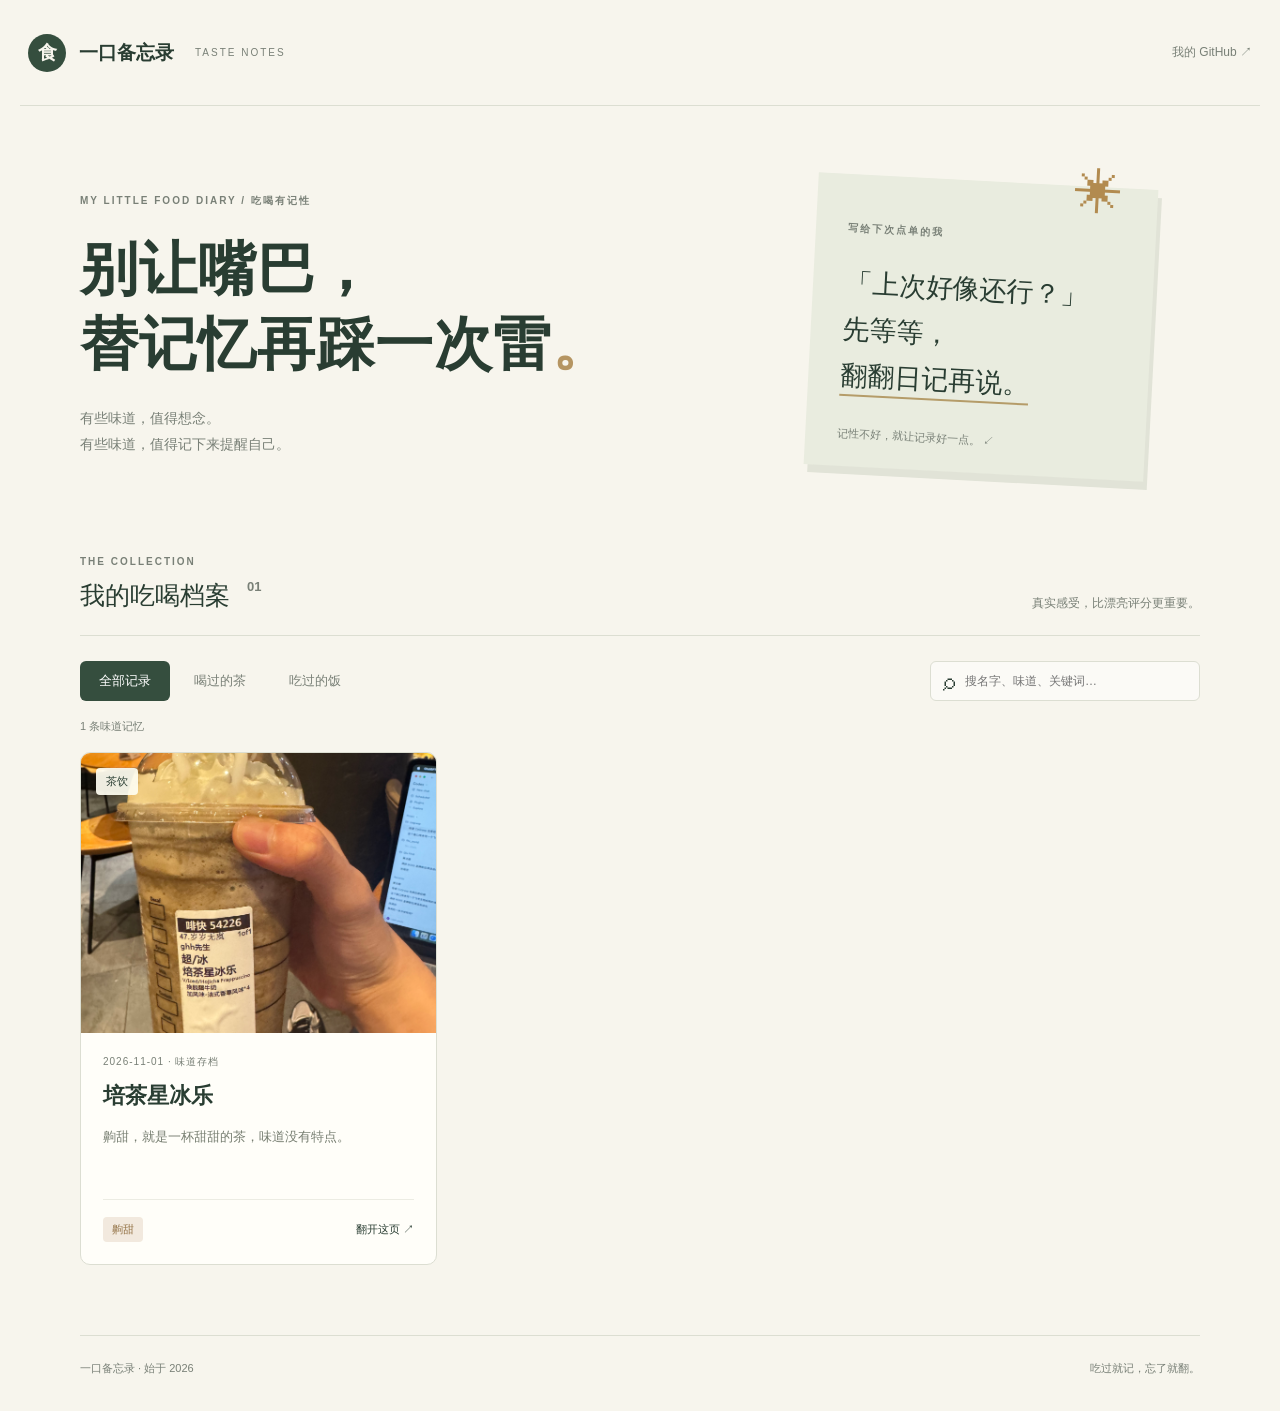
==== index.html @ 1633250b "添加一口备忘录展示前端与 Markdown 数据生成脚本" ====
<!doctype html>
<html lang="zh-CN">
<head><meta charset="utf-8"><meta name="viewport" content="width=device-width, initial-scale=1"><meta name="theme-color" content="#f7f5ed"><title>一口备忘录 · 奶茶和干饭日记</title><link rel="stylesheet" href="style.css"><script defer src="data.js"></script><script defer src="app.js"></script></head>
<body>
<header class="topbar"><a class="brand" href="./"><span class="logo">食</span>一口备忘录<span class="brand-note">TASTE NOTES</span></a><a class="repo" href="https://github.com/Grred1/tea-and-meal-diary">我的 GitHub ↗</a></header>
<main>
<section class="intro"><div><p class="eyebrow">MY LITTLE FOOD DIARY / 吃喝有记性</p><h1>别让嘴巴，<br>替记忆再踩一次雷<span>。</span></h1><p class="description">有些味道，值得想念。<br>有些味道，值得记下来提醒自己。</p></div><aside class="memo"><span class="pin">✳</span><p class="eyebrow">写给下次点单的我</p><p>「上次好像还行？」<br>先等等，<br><em>翻翻日记再说。</em></p><span class="memo-foot">记性不好，就让记录好一点。 ↙</span></aside></section>
<section class="collection" aria-label="日记列表"><div class="section-heading"><div><p class="eyebrow">THE COLLECTION</p><h2>我的吃喝档案 <span id="total"></span></h2></div><span class="small-note">真实感受，比漂亮评分更重要。</span></div>
<div class="toolbar"><div class="tabs" role="group" aria-label="筛选类别"><button class="active" data-category="全部" aria-pressed="true">全部记录</button><button data-category="茶饮" aria-pressed="false">喝过的茶</button><button data-category="干饭" aria-pressed="false">吃过的饭</button></div><label class="search"><span aria-hidden="true">⌕</span><input id="search" type="search" placeholder="搜名字、味道、关键词…" aria-label="搜索日记"></label></div>
<p id="result-count" class="result-count" aria-live="polite"></p><div id="entries" class="entries"></div><div id="empty" class="empty" hidden><span>◡</span><h3>这一页，还没有味道。</h3><p>换个关键词试试，或留给下一顿饭、下一杯茶。</p><button id="reset">查看全部记录</button></div>
</section><footer><span>一口备忘录 · 始于 2026</span><span>吃过就记，忘了就翻。</span></footer>
</main>
<dialog id="detail"><button class="close" aria-label="关闭详情">×</button><div id="detail-content"></div></dialog>
</body></html>
---- style.css ----
:root{--paper:#f7f5ed;--ink:#293d32;--muted:#798077;--line:#dcded2;--green:#354e3e}*{box-sizing:border-box}body{margin:0;background:var(--paper);color:var(--ink);font-family:-apple-system,BlinkMacSystemFont,"PingFang SC","Microsoft YaHei",sans-serif}a{color:inherit;text-decoration:none}button,input{font:inherit}button,a,input{ -webkit-tap-highlight-color:transparent}button{cursor:pointer}button:focus-visible,a:focus-visible,input:focus-visible{outline:3px solid #ba8846;outline-offset:5px}.topbar{max-width:1240px;margin:auto;height:106px;display:flex;align-items:center;justify-content:space-between;border-bottom:1px solid var(--line);padding:0 8px}.brand{display:flex;align-items:center;gap:13px;font-size:19px;font-weight:650}.logo{display:grid;place-items:center;background:var(--green);color:var(--paper);width:38px;height:38px;border-radius:50%;font-family:serif}.brand-note{font-size:10px;letter-spacing:2px;color:var(--muted);font-weight:400;margin-left:8px}.repo{font-size:12px;color:var(--muted)}main{max-width:1120px;margin:auto}.intro{display:grid;grid-template-columns:1.4fr 1fr;align-items:center;gap:70px;padding:75px 0 80px}.eyebrow{font-size:10px;letter-spacing:2px;font-weight:600;color:var(--muted);line-height:1.8}h1{font-family:"Songti SC","STSong",serif;font-size:58px;font-weight:600;line-height:1.3;letter-spacing:1px;margin:22px 0}h1 span{color:#b59562}.description{color:var(--muted);font-size:14px;line-height:1.9}.memo{max-width:340px;width:100%;justify-self:center;background:#e9ecdf;transform:rotate(3deg);padding:35px 32px 25px;position:relative;box-shadow:4px 8px 0 #e1e3d7}.pin{position:absolute;top:-21px;right:35px;font-size:48px;color:#b28b50}.memo>p:not(.eyebrow){font-family:"Songti SC",serif;font-size:27px;line-height:1.7;margin:24px 0}.memo em{font-style:normal;border-bottom:2px solid #b59c69;padding-bottom:4px}.memo-foot{font-size:11px;color:var(--muted)}.collection{padding-bottom:70px}.section-heading{display:flex;align-items:end;justify-content:space-between;border-bottom:1px solid var(--line);padding-bottom:23px}.section-heading .eyebrow{margin:0 0 8px}h2{font-size:25px;font-weight:550;margin:0}h2 span{font-size:13px;color:var(--muted);vertical-align:top;margin-left:10px}.small-note{font-size:12px;color:var(--muted)}.toolbar{display:flex;justify-content:space-between;gap:20px;margin:25px 0 12px}.tabs{display:flex;gap:5px}.tabs button{border:0;border-radius:6px;padding:11px 19px;background:transparent;color:var(--muted);font-size:13px}.tabs .active{background:var(--green);color:#fff}.search{border:1px solid var(--line);border-radius:6px;display:flex;gap:10px;align-items:center;padding:0 12px;width:270px;background:#fbfaf6}.search span{font-size:24px}.search input{width:100%;background:none;border:0;min-width:0;padding:11px 0;color:var(--ink);font-size:12px}.result-count{color:var(--muted);font-size:11px;margin:18px 0}.entries{display:grid;grid-template-columns:repeat(3,1fr);gap:25px}.card{border:1px solid var(--line);padding:0;border-radius:10px;overflow:hidden;text-align:left;background:#fffef9;color:var(--ink);transition:transform .2s,box-shadow .2s}.card:hover{transform:translateY(-4px);box-shadow:0 12px 24px #293d3210}.card-visual{position:relative;height:280px;background:#e7e8de}.entry-photo{display:block;width:100%;height:100%;object-fit:cover}.category-badge{position:absolute;top:15px;left:15px;background:#fffef2ed;border-radius:4px;padding:6px 10px;font-size:11px}.card-body{padding:22px}.card-date{font-size:10px;letter-spacing:1px;color:var(--muted);margin:0 0 12px}.card h3{font-size:22px;font-family:"Songti SC",serif;margin:0 0 14px}.quote{font-size:13px;line-height:1.9;color:#777e71;min-height:50px;margin:0 0 24px}.card-bottom{display:flex;justify-content:space-between;align-items:center;border-top:1px solid #ecece3;padding-top:17px}.tag{background:#f2e9de;color:#927144;font-size:11px;padding:5px 9px;border-radius:4px}.read{font-size:11px}.empty{text-align:center;border:1px dashed var(--line);border-radius:10px;padding:60px 20px}.empty>span{font-size:45px}.empty h3{font-family:serif;font-weight:400}.empty p{font-size:13px;color:var(--muted)}.empty button{background:var(--green);color:white;border:0;border-radius:5px;padding:10px 18px;margin-top:12px}footer{border-top:1px solid var(--line);display:flex;justify-content:space-between;padding:25px 0 35px;font-size:11px;color:var(--muted)}dialog{padding:0;border:0;border-radius:12px;max-width:640px;width:calc(100% - 32px);max-height:90vh;background:var(--paper);color:var(--ink)}dialog::backdrop{background:#17271dc9}dialog .entry-photo{max-height:380px;object-fit:contain;background:#e7e8de}.close{position:absolute;right:12px;top:12px;border:0;background:#fffef2;border-radius:50%;width:36px;height:36px;font-size:25px}.detail-body{padding:30px}.detail-body blockquote{margin:24px 0;line-height:1.9;font-family:serif;font-size:21px}.detail-fact{font-size:13px;color:var(--muted)}.source{display:inline-block;font-size:12px;margin-top:20px;border-bottom:1px solid var(--ink);padding-bottom:5px}[hidden]{display:none!important}@media(max-width:1200px){.topbar{margin:0 30px}main{margin:0 45px}}@media(max-width:760px){.topbar{height:80px;margin:0 20px}.brand-note{display:none}.brand{font-size:16px}.intro{grid-template-columns:1fr;gap:34px;padding:42px 0 50px}main{margin:0 22px}h1{font-size:42px}.memo{justify-self:start;max-width:100%;transform:rotate(1deg);padding:22px 26px}.memo>p:not(.eyebrow){font-size:23px;margin:12px 0}.memo>p:not(.eyebrow) br{display:none}.small-note{display:none}.toolbar{flex-direction:column;gap:16px}.search{width:100%}.tabs button{padding:11px 15px}.entries{grid-template-columns:1fr}.card-visual{height:340px}.collection{padding-bottom:45px}footer{font-size:10px;gap:15px}dialog .entry-photo{max-height:300px}}@media(prefers-reduced-motion:reduce){.card{transition:none}}
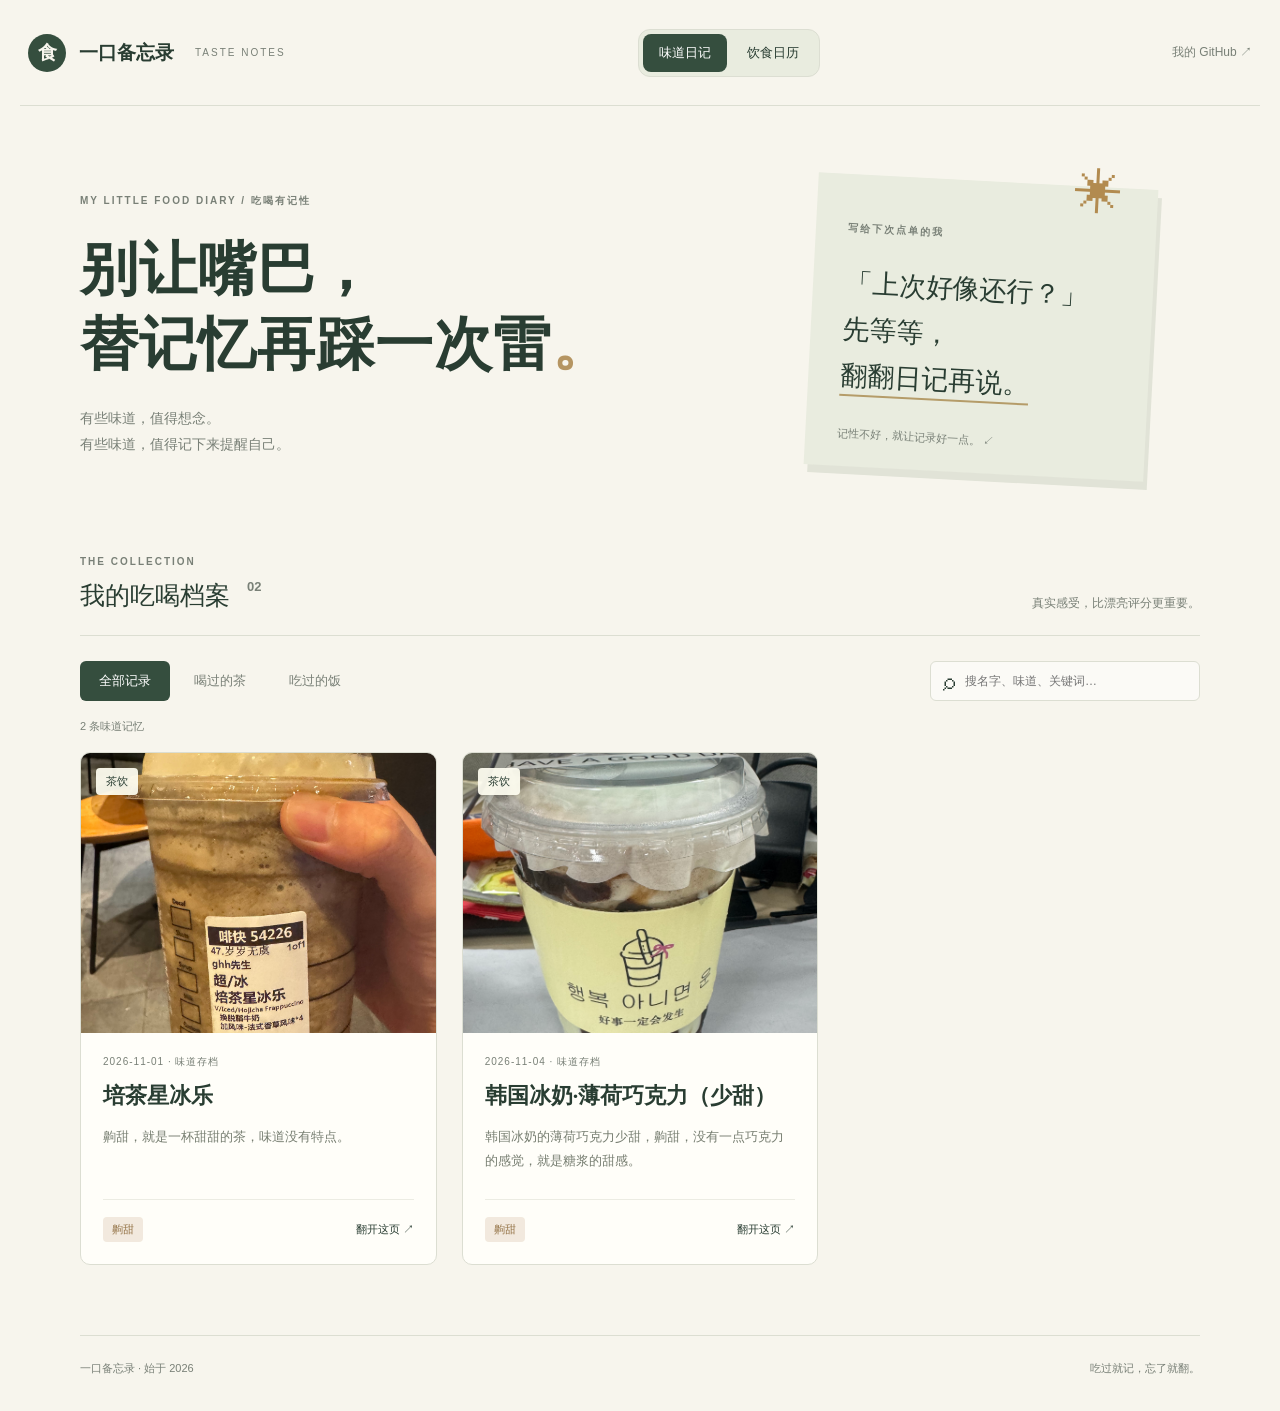
==== commit 7a1bbd5f: "合并饮食日历与味道日记，公开29条饮食记录并保留本地编辑" ====
--- a/index.html
+++ b/index.html
@@ -2,7 +2,7 @@
 <html lang="zh-CN">
 <head><meta charset="utf-8"><meta name="viewport" content="width=device-width, initial-scale=1"><meta name="theme-color" content="#f7f5ed"><title>一口备忘录 · 奶茶和干饭日记</title><link rel="stylesheet" href="style.css"><script defer src="data.js"></script><script defer src="app.js"></script></head>
 <body>
-<header class="topbar"><a class="brand" href="./"><span class="logo">食</span>一口备忘录<span class="brand-note">TASTE NOTES</span></a><a class="repo" href="https://github.com/Grred1/tea-and-meal-diary">我的 GitHub ↗</a></header>
+<header class="topbar"><a class="brand" href="./"><span class="logo">食</span>一口备忘录<span class="brand-note">TASTE NOTES</span></a><nav class="diary-nav" aria-label="日记导航"><a href="./" aria-current="page">味道日记</a><a href="calendar/">饮食日历</a></nav><a class="repo" href="https://github.com/Grred1/tea-and-meal-diary">我的 GitHub ↗</a></header>
 <main>
 <section class="intro"><div><p class="eyebrow">MY LITTLE FOOD DIARY / 吃喝有记性</p><h1>别让嘴巴，<br>替记忆再踩一次雷<span>。</span></h1><p class="description">有些味道，值得想念。<br>有些味道，值得记下来提醒自己。</p></div><aside class="memo"><span class="pin">✳</span><p class="eyebrow">写给下次点单的我</p><p>「上次好像还行？」<br>先等等，<br><em>翻翻日记再说。</em></p><span class="memo-foot">记性不好，就让记录好一点。 ↙</span></aside></section>
 <section class="collection" aria-label="日记列表"><div class="section-heading"><div><p class="eyebrow">THE COLLECTION</p><h2>我的吃喝档案 <span id="total"></span></h2></div><span class="small-note">真实感受，比漂亮评分更重要。</span></div>
@@ -10,5 +10,5 @@
 <p id="result-count" class="result-count" aria-live="polite"></p><div id="entries" class="entries"></div><div id="empty" class="empty" hidden><span>◡</span><h3>这一页，还没有味道。</h3><p>换个关键词试试，或留给下一顿饭、下一杯茶。</p><button id="reset">查看全部记录</button></div>
 </section><footer><span>一口备忘录 · 始于 2026</span><span>吃过就记，忘了就翻。</span></footer>
 </main>
-<dialog id="detail"><button class="close" aria-label="关闭详情">×</button><div id="detail-content"></div></dialog>
+<dialog id="detail" aria-labelledby="detail-title"><button class="close" aria-label="关闭详情">×</button><div id="detail-content"></div></dialog>
 </body></html>
--- a/style.css
+++ b/style.css
@@ -1 +1,22 @@
 :root{--paper:#f7f5ed;--ink:#293d32;--muted:#798077;--line:#dcded2;--green:#354e3e}*{box-sizing:border-box}body{margin:0;background:var(--paper);color:var(--ink);font-family:-apple-system,BlinkMacSystemFont,"PingFang SC","Microsoft YaHei",sans-serif}a{color:inherit;text-decoration:none}button,input{font:inherit}button,a,input{ -webkit-tap-highlight-color:transparent}button{cursor:pointer}button:focus-visible,a:focus-visible,input:focus-visible{outline:3px solid #ba8846;outline-offset:5px}.topbar{max-width:1240px;margin:auto;height:106px;display:flex;align-items:center;justify-content:space-between;border-bottom:1px solid var(--line);padding:0 8px}.brand{display:flex;align-items:center;gap:13px;font-size:19px;font-weight:650}.logo{display:grid;place-items:center;background:var(--green);color:var(--paper);width:38px;height:38px;border-radius:50%;font-family:serif}.brand-note{font-size:10px;letter-spacing:2px;color:var(--muted);font-weight:400;margin-left:8px}.repo{font-size:12px;color:var(--muted)}main{max-width:1120px;margin:auto}.intro{display:grid;grid-template-columns:1.4fr 1fr;align-items:center;gap:70px;padding:75px 0 80px}.eyebrow{font-size:10px;letter-spacing:2px;font-weight:600;color:var(--muted);line-height:1.8}h1{font-family:"Songti SC","STSong",serif;font-size:58px;font-weight:600;line-height:1.3;letter-spacing:1px;margin:22px 0}h1 span{color:#b59562}.description{color:var(--muted);font-size:14px;line-height:1.9}.memo{max-width:340px;width:100%;justify-self:center;background:#e9ecdf;transform:rotate(3deg);padding:35px 32px 25px;position:relative;box-shadow:4px 8px 0 #e1e3d7}.pin{position:absolute;top:-21px;right:35px;font-size:48px;color:#b28b50}.memo>p:not(.eyebrow){font-family:"Songti SC",serif;font-size:27px;line-height:1.7;margin:24px 0}.memo em{font-style:normal;border-bottom:2px solid #b59c69;padding-bottom:4px}.memo-foot{font-size:11px;color:var(--muted)}.collection{padding-bottom:70px}.section-heading{display:flex;align-items:end;justify-content:space-between;border-bottom:1px solid var(--line);padding-bottom:23px}.section-heading .eyebrow{margin:0 0 8px}h2{font-size:25px;font-weight:550;margin:0}h2 span{font-size:13px;color:var(--muted);vertical-align:top;margin-left:10px}.small-note{font-size:12px;color:var(--muted)}.toolbar{display:flex;justify-content:space-between;gap:20px;margin:25px 0 12px}.tabs{display:flex;gap:5px}.tabs button{border:0;border-radius:6px;padding:11px 19px;background:transparent;color:var(--muted);font-size:13px}.tabs .active{background:var(--green);color:#fff}.search{border:1px solid var(--line);border-radius:6px;display:flex;gap:10px;align-items:center;padding:0 12px;width:270px;background:#fbfaf6}.search span{font-size:24px}.search input{width:100%;background:none;border:0;min-width:0;padding:11px 0;color:var(--ink);font-size:12px}.result-count{color:var(--muted);font-size:11px;margin:18px 0}.entries{display:grid;grid-template-columns:repeat(3,1fr);gap:25px}.card{border:1px solid var(--line);padding:0;border-radius:10px;overflow:hidden;text-align:left;background:#fffef9;color:var(--ink);transition:transform .2s,box-shadow .2s}.card:hover{transform:translateY(-4px);box-shadow:0 12px 24px #293d3210}.card-visual{position:relative;height:280px;background:#e7e8de}.entry-photo{display:block;width:100%;height:100%;object-fit:cover}.category-badge{position:absolute;top:15px;left:15px;background:#fffef2ed;border-radius:4px;padding:6px 10px;font-size:11px}.card-body{padding:22px}.card-date{font-size:10px;letter-spacing:1px;color:var(--muted);margin:0 0 12px}.card h3{font-size:22px;font-family:"Songti SC",serif;margin:0 0 14px}.quote{font-size:13px;line-height:1.9;color:#777e71;min-height:50px;margin:0 0 24px}.card-bottom{display:flex;justify-content:space-between;align-items:center;border-top:1px solid #ecece3;padding-top:17px}.tag{background:#f2e9de;color:#927144;font-size:11px;padding:5px 9px;border-radius:4px}.read{font-size:11px}.empty{text-align:center;border:1px dashed var(--line);border-radius:10px;padding:60px 20px}.empty>span{font-size:45px}.empty h3{font-family:serif;font-weight:400}.empty p{font-size:13px;color:var(--muted)}.empty button{background:var(--green);color:white;border:0;border-radius:5px;padding:10px 18px;margin-top:12px}footer{border-top:1px solid var(--line);display:flex;justify-content:space-between;padding:25px 0 35px;font-size:11px;color:var(--muted)}dialog{padding:0;border:0;border-radius:12px;max-width:640px;width:calc(100% - 32px);max-height:90vh;background:var(--paper);color:var(--ink)}dialog::backdrop{background:#17271dc9}dialog .entry-photo{max-height:380px;object-fit:contain;background:#e7e8de}.close{position:absolute;right:12px;top:12px;border:0;background:#fffef2;border-radius:50%;width:36px;height:36px;font-size:25px}.detail-body{padding:30px}.detail-body blockquote{margin:24px 0;line-height:1.9;font-family:serif;font-size:21px}.detail-fact{font-size:13px;color:var(--muted)}.source{display:inline-block;font-size:12px;margin-top:20px;border-bottom:1px solid var(--ink);padding-bottom:5px}[hidden]{display:none!important}@media(max-width:1200px){.topbar{margin:0 30px}main{margin:0 45px}}@media(max-width:760px){.topbar{height:80px;margin:0 20px}.brand-note{display:none}.brand{font-size:16px}.intro{grid-template-columns:1fr;gap:34px;padding:42px 0 50px}main{margin:0 22px}h1{font-size:42px}.memo{justify-self:start;max-width:100%;transform:rotate(1deg);padding:22px 26px}.memo>p:not(.eyebrow){font-size:23px;margin:12px 0}.memo>p:not(.eyebrow) br{display:none}.small-note{display:none}.toolbar{flex-direction:column;gap:16px}.search{width:100%}.tabs button{padding:11px 15px}.entries{grid-template-columns:1fr}.card-visual{height:340px}.collection{padding-bottom:45px}footer{font-size:10px;gap:15px}dialog .entry-photo{max-height:300px}}@media(prefers-reduced-motion:reduce){.card{transition:none}}
+
+/* Shared navigation between taste notes and the food calendar. */
+.topbar{gap:20px}
+.brand,.repo{flex-shrink:0}
+.diary-nav{display:flex;align-items:center;gap:4px;padding:4px;background:#e9ecdf;border:1px solid var(--line);border-radius:12px}
+.diary-nav a{padding:10px 16px;border-radius:8px;font-size:13px;white-space:nowrap}
+.diary-nav a[aria-current="page"]{background:var(--green);color:#fff}
+.diary-nav a:not([aria-current]):hover{background:#dce3d2}
+.detail-links{display:flex;align-items:center;flex-wrap:wrap;gap:16px 22px;margin-top:28px}
+.detail-links .source{margin-top:0}
+.calendar-link{display:inline-flex;align-items:center;justify-content:center;padding:12px 16px;background:var(--green);color:#fff;border-radius:8px;font-size:13px}
+.calendar-link:hover{background:#263f30}
+@media(max-width:900px){.brand-note{display:none}}
+@media(max-width:760px){
+  .topbar{height:auto;min-height:80px;flex-wrap:wrap;gap:16px;padding:20px 0}
+  .repo{margin-left:auto}
+  .diary-nav{order:3;width:100%}
+  .diary-nav a{flex:1;text-align:center;min-height:40px}
+  .detail-body{padding:25px 22px}
+  .detail-links{align-items:flex-start;flex-direction:column}
+}
